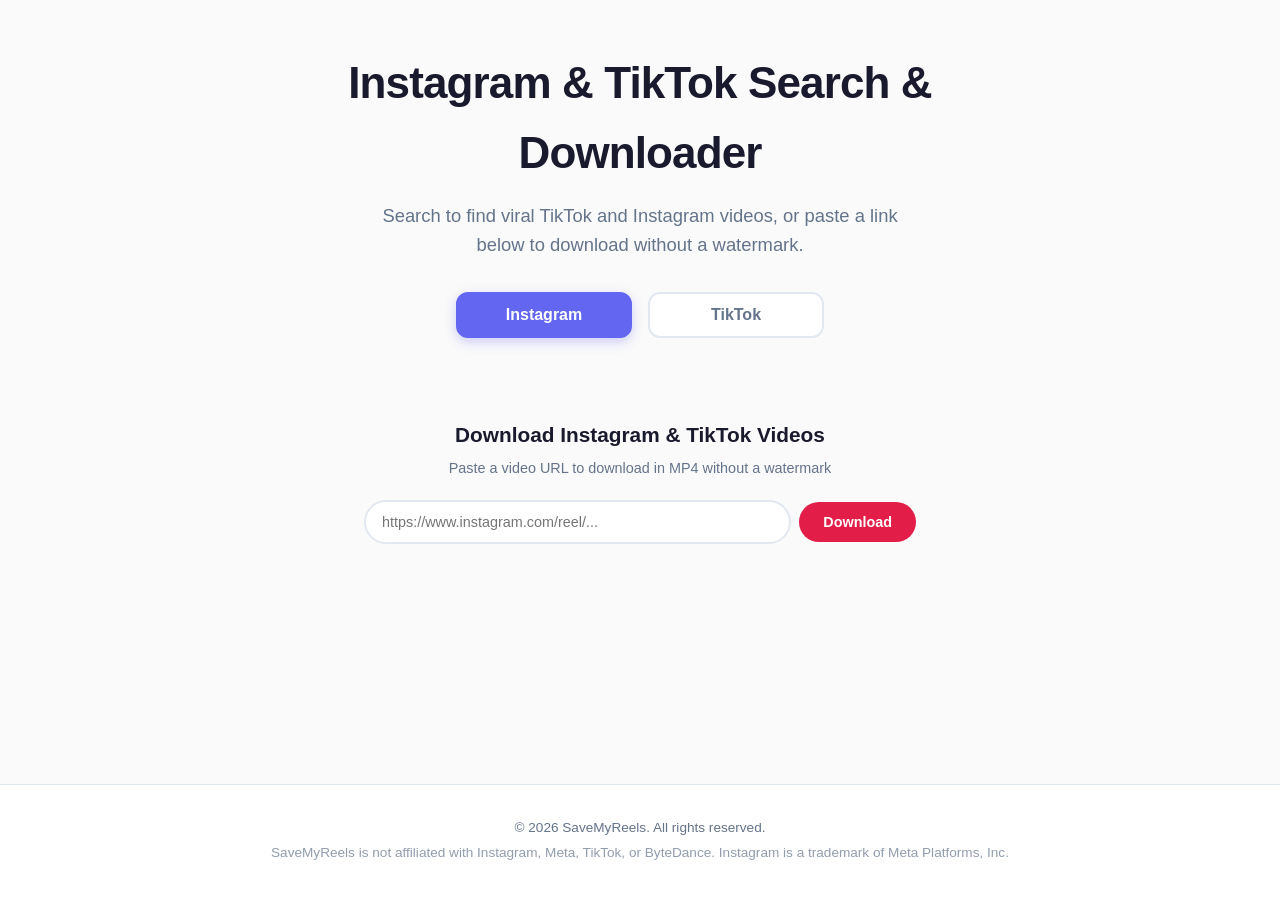
==== public/index.html @ 1b7d2a5f "SEO Optimization: Enhance texts for dual functionality (Search & Download for TikTok and Instagram)" ====
<!DOCTYPE html>
<html lang="en">
<head>
    <!-- Google tag (gtag.js) -->
    <script async src="https://www.googletagmanager.com/gtag/js?id=G-WX45EVHGQB"></script>
    <script async src="https://pagead2.googlesyndication.com/pagead/js/adsbygoogle.js?client=ca-pub-3971354341180300"
     crossorigin="anonymous"></script>
    <script>
      window.dataLayer = window.dataLayer || [];
      function gtag(){dataLayer.push(arguments);}
      gtag('js', new Date());
      gtag('config', 'G-WX45EVHGQB');
    </script>
    
    <meta charset="UTF-8">
    <meta name="viewport" content="width=device-width, initial-scale=1.0">
    <title>SaveMyReels - Free Reels & TikTok Finder | Search & Download</title>
    <meta name="description" content="SaveMyReels is the best free reels and TikTok finder. Search and download Instagram Reels and TikToks by keyword, save videos as MP4. No login required. Fast, free, no watermark.">
    <meta name="keywords" content="reels finder, tiktok finder, savemyreels, instagram reels finder, free reels finder, instagram reels, tiktok download, find reels, search tiktok, instagram video search, trending reels, viral tiktok, instagram reels search, download instagram reels, tiktok video downloader, download reels mp4, tiktok no watermark">
    <meta name="robots" content="index, follow, max-snippet:-1, max-image-preview:large, max-video-preview:-1">
    <meta name="author" content="SaveMyReels">
    <meta name="google-site-verification" content="H1vQFLgWBEhLCm-90GAGCd4MG9nypDi3ZGV9BkyMzlk" />
    <meta name="theme-color" content="#6366f1">
    <meta name="mobile-web-app-capable" content="yes">
    <meta name="apple-mobile-web-app-capable" content="yes">
    <meta name="apple-mobile-web-app-status-bar-style" content="default">
    <meta name="apple-mobile-web-app-title" content="SaveMyReels">
    
    <!-- Open Graph -->
    <meta property="og:type" content="website">
    <meta property="og:title" content="SaveMyReels - Search & Download Instagram & TikTok Free">
    <meta property="og:description" content="Search and download Instagram Reels and TikToks for free. Find trending videos by keyword, download in MP4 without watermark. No login required.">
    <meta property="og:url" content="https://savemyreels.com">
    <meta property="og:site_name" content="SaveMyReels">
    <meta property="og:locale" content="en_US">
    <meta property="og:locale:alternate" content="tr_TR">
    <meta property="og:locale:alternate" content="de_DE">
    <meta property="og:locale:alternate" content="es_ES">
    <meta property="og:locale:alternate" content="fr_FR">
    <meta property="og:locale:alternate" content="pt_BR">
    <meta property="og:locale:alternate" content="ar_SA">
    <meta property="og:locale:alternate" content="hi_IN">
    
    <!-- Twitter Card -->
    <meta name="twitter:card" content="summary_large_image">
    <meta name="twitter:title" content="SaveMyReels - Search & Download Instagram & TikTok Free">
    <meta name="twitter:description" content="Search and download Instagram Reels and TikToks for free. Find trending videos by keyword, download in MP4 without watermark. No login required.">
    
    <!-- Canonical URL -->
    <link rel="canonical" href="https://savemyreels.com">
    
    <!-- Hreflang for multi-language SEO -->
    <link rel="alternate" hreflang="en" href="https://savemyreels.com">
    <link rel="alternate" hreflang="tr" href="https://savemyreels.com?lang=tr">
    <link rel="alternate" hreflang="de" href="https://savemyreels.com?lang=de">
    <link rel="alternate" hreflang="es" href="https://savemyreels.com?lang=es">
    <link rel="alternate" hreflang="fr" href="https://savemyreels.com?lang=fr">
    <link rel="alternate" hreflang="pt" href="https://savemyreels.com?lang=pt">
    <link rel="alternate" hreflang="ar" href="https://savemyreels.com?lang=ar">
    <link rel="alternate" hreflang="hi" href="https://savemyreels.com?lang=hi">
    <link rel="alternate" hreflang="x-default" href="https://savemyreels.com">
        
    <!-- Preconnect for performance -->
    <link rel="preconnect" href="https://cse.google.com">
    <link rel="preconnect" href="https://www.google.com">
    <link rel="dns-prefetch" href="https://www.instagram.com">
    
    <!-- Favicon -->
    <link rel="icon" type="image/svg+xml" href="/favicon.svg">
    
    <!-- Structured Data - WebSite with SearchAction -->
    <script type="application/ld+json">
    {
        "@context": "https://schema.org",
        "@type": "WebSite",
        "name": "SaveMyReels",
        "url": "https://savemyreels.com",
        "description": "Search and download Instagram Reels and TikToks for free. Find trending videos by keyword, download in MP4.",
        "inLanguage": ["en", "tr", "de", "es", "fr", "pt", "ar"],
        "potentialAction": {
            "@type": "SearchAction",
            "target": "https://savemyreels.com/?q={search_term_string}",
            "query-input": "required name=search_term_string"
        }
    }
    </script>

    <!-- Structured Data - SoftwareApplication -->
    <script type="application/ld+json">
    {
        "@context": "https://schema.org",
        "@type": "WebApplication",
        "name": "SaveMyReels",
        "url": "https://savemyreels.com",
        "applicationCategory": "MultimediaApplication",
        "operatingSystem": "All",
        "offers": {
            "@type": "Offer",
            "price": "0",
            "priceCurrency": "USD"
        },
        "description": "Free Instagram Reels and TikTok search engine and video downloader. Search videos by keyword and download in MP4 format.",
        "featureList": ["Search Instagram Reels", "Search TikTok Videos", "Download Videos as MP4", "No watermark", "No login required", "Free to use", "Multi-language support"]
    }
    </script>

    <!-- Structured Data - FAQ -->
    <script type="application/ld+json">
    {
        "@context": "https://schema.org",
        "@type": "FAQPage",
        "mainEntity": [
            {
                "@type": "Question",
                "name": "What is SaveMyReels?",
                "acceptedAnswer": {
                    "@type": "Answer",
                    "text": "SaveMyReels is a free tool that helps you search and download Instagram Reels and TikTok videos. Search by keyword to find videos, then download them as MP4."
                }
            },
            {
                "@type": "Question",
                "name": "How to download Instagram Reels?",
                "acceptedAnswer": {
                    "@type": "Answer",
                    "text": "Paste the Instagram Reel or TikTok URL into the download box on SaveMyReels and click Download. The video will be saved as an MP4 file to your device. No login or app installation required."
                }
            },
            {
                "@type": "Question",
                "name": "Is SaveMyReels free to use?",
                "acceptedAnswer": {
                    "@type": "Answer",
                    "text": "Yes, SaveMyReels is completely free to use. No sign-up, subscription, or payment required for searching or downloading Instagram Reels and TikToks."
                }
            },
            {
                "@type": "Question",
                "name": "How does SaveMyReels search work?",
                "acceptedAnswer": {
                    "@type": "Answer",
                    "text": "SaveMyReels uses advanced search technology to find Instagram Reels and TikTok videos related to your query. Type any keyword and get instant results with autocomplete suggestions."
                }
            },
            {
                "@type": "Question",
                "name": "Can I download Reels without an Instagram account?",
                "acceptedAnswer": {
                    "@type": "Answer",
                    "text": "Yes, you can download public Instagram Reels and TikToks without having an account. Simply paste the video URL and download."
                }
            },
            {
                "@type": "Question",
                "name": "What format are downloaded Reels in?",
                "acceptedAnswer": {
                    "@type": "Answer",
                    "text": "All downloaded videos are saved in MP4 format, which is compatible with all devices and video players."
                }
            },
            {
                "@type": "Question",
                "name": "Does SaveMyReels work on mobile?",
                "acceptedAnswer": {
                    "@type": "Answer",
                    "text": "Yes, SaveMyReels works on all devices including iPhone, Android, iPad, and desktop computers. No app installation needed."
                }
            }
        ]
    }
    </script>
    
    <link rel="stylesheet" href="styles.css">
    
    <!-- Critical CSS for LCP optimization -->
    <style>
        body{font-family:-apple-system,BlinkMacSystemFont,'Segoe UI',Roboto,sans-serif;margin:0;background:#fafafa;display:flex;flex-direction:column;min-height:100vh}
        .hero{text-align:center;padding:3rem 1.5rem 1rem;max-width:720px;margin:0 auto}
        .hero h1{font-size:clamp(1.75rem,5vw,2.75rem);font-weight:800;margin-bottom:.75rem;color:#1a1a2e}
        .hero-subtitle{font-size:clamp(1rem,2.5vw,1.15rem);color:#64748b}
        .platform-toggle {display:flex; justify-content:center; gap:1rem; margin:1rem auto 2rem; max-width:400px; padding: 0 1rem;}
        .platform-btn {flex:1; padding:12px 20px; border-radius:12px; border:2px solid #e2e8f0; background:#fff; color:#64748b; font-weight:600; cursor:pointer; transition:all 0.2s; font-size:1rem;}
        .platform-btn:hover {border-color:#6366f1; color:#6366f1;}
        .platform-btn.active {background:#6366f1; color:#fff; border-color:#6366f1; box-shadow:0 4px 12px rgba(99,102,241,0.3);}
        .hidden {display: none !important;}
    </style>
</head>
<body>
    <main>
        <!-- Hero Section -->
        <section class="hero">
            <h1 data-i18n="hero_title"></h1>
            <p class="hero-subtitle" data-i18n="hero_subtitle"></p>
        </section>

        <!-- Platform Toggle -->
        <div class="platform-toggle">
            <button id="tab-instagram" class="platform-btn active">Instagram</button>
            <button id="tab-tiktok" class="platform-btn">TikTok</button>
        </div>

        <!-- Google Custom Search Engine -->
        <section class="search-section">
            <div id="search-container" class="gcse-container">
                <!-- Injected dynamically based on platform -->
            </div>
        </section>

        <!-- Reel Download Section -->
        <section class="download-section">
            <h2 data-i18n="download_title"></h2>
            <p class="download-subtitle" data-i18n="download_subtitle"></p>
            <div class="download-box">
                <input type="url" id="reel-url" placeholder="https://www.instagram.com/reel/..." aria-label="Video URL">
                <button id="download-btn" data-i18n="download_btn"></button>
            </div>
            <div id="download-result" class="download-result hidden"></div>
            <div id="download-error" class="download-error hidden"></div>
        </section>
<!---
        <div class="ad-wrapper" style="max-width:320px; margin: 1.5rem auto;">
            <script>atOptions = {'key':'de24c7d764387de7f92c650d8b5ec6b9','format':'iframe','height':250,'width':300,'params':{}};</script>
            <script src="https://www.highperformanceformat.com/de24c7d764387de7f92c650d8b5ec6b9/invoke.js"></script>
        </div>
->
        <!-- SEO Content (visible to crawlers, hidden visually when JS loads) -->
        <noscript>
            <section class="seo-fallback">
                <h1>Instagram Reels & TikTok Downloader and Search Engine</h1>
                <p>Use SaveMyReels to easily search for trending Instagram Reels and TikTok videos by keyword. Download any Instagram Reel or TikTok video in high-quality MP4 format without watermarks. Free, fast, and no login required.</p>
                <h2>Search, Find and Download Videos</h2>
                <p>Whether you're looking to download TikToks without watermark or save Instagram Reels directly to your device, SaveMyReels is your all-in-one free tool.</p>
            </section>
        </noscript>

        <!-- Hidden SEO content for crawlers (screen-reader & crawler accessible) -->
        <article class="seo-article" aria-hidden="true">
            <h2>The Ultimate Instagram & TikTok Video Downloader</h2>
            <p>SaveMyReels offers a dual functionality: it is both a powerful search engine and a reliable downloader for Instagram Reels and TikTok videos. Find viral content easily and download your favorite TikToks without watermark or save Instagram Reels as high-quality MP4 files directly to your phone or PC. No software installation, no account needed.</p>
            <h3>How to Find & Search for Videos</h3>
            <p>Our dedicated search tool lets you find Instagram Reels and TikToks instantly. Just type your keyword (e.g., "funny cats", "dance trends") to explore and discover the best videos. You can view the results and download them right away.</p>
            <h3>How to Download TikTok & Instagram Videos</h3>
            <p>If you already have a link, simply paste the Instagram Reel URL or TikTok video URL into our download box. With one click, our downloader extracts the MP4 file so you can save videos without any annoying logos or watermarks. SaveMyReels ensures you get the original HD quality.</p>
            <h3>Key Features</h3>
            <ul>
                <li><strong>Search & Discover:</strong> Find Instagram Reels and TikToks by any topic or keyword.</li>
                <li><strong>Download Without Watermark:</strong> Save clean TikTok videos and Instagram Reels as MP4.</li>
                <li><strong>Free & Unlimited:</strong> Download as many videos as you want without paying or registering.</li>
                <li><strong>Cross-Platform Support:</strong> Fully compatible with iPhone, Android, Mac, and Windows.</li>
                <li><strong>Instant Speed:</strong> Fast processing to get your HD MP4 videos immediately.</li>
            </ul>

            <h3>Supported Languages</h3>
            <p>SaveMyReels is available in English, Turkish (Türkçe), German (Deutsch), Spanish (Español), French (Français), Portuguese (Português), Arabic (العربية), and Hindi (हिन्दी). The interface automatically adapts to your browser language.</p>

            <h3>Instagram Reels & TikTok Video İndir ve Bul (Türkçe)</h3>
            <p>SaveMyReels, Instagram Reels ve TikTok videolarını hem bulmanızı hem de filigransız indirmenizi sağlayan ücretsiz bir araçtır. İlginizi çeken videoları arama motorumuzda keşfedin veya kopyaladığınız bir TikTok / Instagram bağlantısını yapıştırarak videoyu logosuz MP4 formatında hemen cihazınıza kaydedin.</p>

            <h3>Instagram Reels & TikTok Suchen und Herunterladen (Deutsch)</h3>
            <p>Mit SaveMyReels können Sie Instagram Reels und TikTok-Videos suchen und ohne Wasserzeichen herunterladen. Finden Sie virale Videos über die Suche oder fügen Sie eine URL ein, um das Video als MP4 zu speichern.</p>

            <h3>Buscador y Descargador de Instagram Reels & TikTok (Español)</h3>
            <p>Descarga videos de TikTok sin marca de agua y guarda Instagram Reels en MP4. Utiliza nuestro buscador para encontrar contenido viral o pega el enlace del video para descargarlo gratis y rápido.</p>

            <h3>Télécharger et Rechercher Instagram Reels & TikTok (Français)</h3>
            <p>Trouvez les meilleures vidéos avec notre moteur de recherche et téléchargez des TikToks sans filigrane ou des Instagram Reels en MP4. Rapide, gratuit et sans inscription.</p>

            <h3>Buscador e Baixador de Instagram Reels & TikTok (Português)</h3>
            <p>Pesquise vídeos virais e baixe TikToks sem marca d'água ou Instagram Reels em MP4. Cole o link e salve diretamente no seu celular ou PC de forma gratuita.</p>

            <h3>بحث وتحميل Instagram Reels و TikTok (العربية)</h3>
            <p>ابحث عن مقاطع الفيديو الرائجة وحمّل فيديوهات TikTok بدون علامة مائية أو Instagram Reels بصيغة MP4. أداة مجانية وسريعة لا تتطلب تسجيل الدخول.</p>
        </article>
    </main>

    <!--<div class="ad-wrapper" style="max-width:340px; margin: 1rem auto 0;">
        <script>atOptions = {'key':'e3f9e46f9d4154ae10232e892eaab59e','format':'iframe','height':50,'width':320,'params':{}};</script>
        <script src="https://www.highperformanceformat.com/e3f9e46f9d4154ae10232e892eaab59e/invoke.js"></script>
    </div>-->

    <footer>
        <div class="footer-content">
            <p>&copy; 2026 SaveMyReels. <span data-i18n="footer_rights"></span></p>
            <p class="footer-disclaimer" data-i18n="footer_disclaimer"></p>
        </div>
    </footer>

    <!-- Google Programmable Search Engine Script will be injected dynamically -->
    
    <script src="i18n.js"></script>
    <script src="download.js"></script>
    <script>
    // Remove GSC hash from URL
    window.addEventListener('hashchange', function() {
        if (window.location.hash.startsWith('#gsc')) {
            history.replaceState(null, '', window.location.pathname + window.location.search);
        }
    });
    // Also clean on load
    if (window.location.hash.startsWith('#gsc')) {
        history.replaceState(null, '', window.location.pathname + window.location.search);
    }
    
    // Platform Toggle Logic
    const urlParams = new URLSearchParams(window.location.search);
    window.currentPlatform = urlParams.get('platform') === 'tiktok' ? 'tiktok' : 'instagram';
    
    // Inject correct CSE script
    const cseScript = document.createElement('script');
    cseScript.async = true;
    if (window.currentPlatform === 'tiktok') {
        cseScript.src = "https://cse.google.com/cse.js?cx=724dfb279e7194ea1";
        document.getElementById('search-container').innerHTML = '<div class="gcse-search"></div>';
    } else {
        cseScript.src = "https://cse.google.com/cse.js?cx=511550904bb1e4628";
        document.getElementById('search-container').innerHTML = '<div class="gcse-search"></div>';
    }
    document.head.appendChild(cseScript);

    // Update UI based on current platform
    document.getElementById('tab-instagram').classList.toggle('active', window.currentPlatform === 'instagram');
    document.getElementById('tab-tiktok').classList.toggle('active', window.currentPlatform === 'tiktok');
    
    const urlInput = document.getElementById('reel-url');
    if (window.currentPlatform === 'instagram') {
        urlInput.placeholder = "https://www.instagram.com/reel/...";
    } else {
        urlInput.placeholder = "https://www.tiktok.com/@user/video/...";
    }

    document.getElementById('tab-instagram').addEventListener('click', () => setPlatform('instagram'));
    document.getElementById('tab-tiktok').addEventListener('click', () => setPlatform('tiktok'));

    function setPlatform(platform) {
        if (platform !== window.currentPlatform) {
            window.location.href = window.location.pathname + '?platform=' + platform;
        }
    }
    </script>
    <script>
    // Helper to get translation for current language
    function getTranslation(key) {
        if (typeof translations === 'undefined' || typeof detectLanguage === 'undefined') return null;
        const lang = detectLanguage();
        return translations[lang] && translations[lang][key] ? translations[lang][key] : (translations['en'] && translations['en'][key]) || null;
    }

    // Remove Google branding from autocomplete
    const observer = new MutationObserver(function(mutations) {
        // Remove branding
        document.querySelectorAll('.gsc-completion-container img[src*="branding"]').forEach(function(img) {
            const row = img.closest('tr');
            if (row) row.style.display = 'none';
        });

        // Force overlay results to be inline by moving them
        const overlay = document.querySelector('.gsc-results-wrapper-overlay, .gsc-results-wrapper-visible');
        if (overlay) {
            // Move overlay into search section so it flows normally
            const searchSection = document.querySelector('.search-section');
            if (searchSection && !searchSection.contains(overlay)) {
                searchSection.appendChild(overlay);
            }
        }

        // Track search queries and intercept URLs
        const searchInput = document.querySelector('input.gsc-input');
        if (searchInput) {
            // Track queries
            if (searchInput.value) {
                const query = searchInput.value.trim();
                if (query && document.querySelector('.gsc-webResult') && searchInput.dataset.lastTracked !== query) {
                    searchInput.dataset.lastTracked = query;
                    fetch('/api/track-search', {
                        method: 'POST',
                        headers: { 'Content-Type': 'application/json' },
                        body: JSON.stringify({
                            query: query,
                            platform: window.currentPlatform || 'instagram'
                        })
                    }).catch(() => {});
                }
            }

            // Intercept Instagram URLs
            if (!searchInput.dataset.urlListener) {
                searchInput.dataset.urlListener = 'true';
                
                const warningEl = document.createElement('div');
                warningEl.className = 'search-url-warning hidden';
                warningEl.style.color = '#e11d48';
                warningEl.style.fontSize = '0.85rem';
                warningEl.style.marginTop = '-0.5rem';
                warningEl.style.marginBottom = '1rem';
                warningEl.style.textAlign = 'center';
                warningEl.style.fontWeight = '600';
                
                const getWarningText = () => {
                    const lang = (typeof detectLanguage === 'function') ? detectLanguage() : 'en';
                    const texts = {
                        en: '👇 To download this Reel, paste the link in the download box below.',
                        tr: '👇 Bu Reel\'i indirmek için linki aşağıdaki indirme kutusuna yapıştırın.',
                        de: '👇 Fügen Sie den Link unten ein, um dieses Reel herunterzuladen.',
                        es: '👇 Para descargar este Reel, pega el enlace abajo.',
                        fr: '👇 Collez le lien ci-dessous pour télécharger ce Reel.',
                        pt: '👇 Para baixar este Reel, cole o link abaixo.',
                        ar: '👇 لتحميل هذا الـ Reel، الصق الرابط أدناه.',
                        hi: '👇 इस Reel को डाउनलोड करने के लिए, नीचे लिंक पेस्ट करें।'
                    };
                    return texts[lang] || texts['en'];
                };
                
                const form = searchInput.closest('form');
                if (form) form.insertAdjacentElement('afterend', warningEl);
                
                searchInput.addEventListener('input', (e) => {
                    if (e.target.value.includes('instagram.com/')) {
                        warningEl.textContent = getWarningText();
                        warningEl.classList.remove('hidden');
                    } else {
                        warningEl.classList.add('hidden');
                    }
                });
                
                searchInput.addEventListener('keydown', (e) => {
                    if (e.key === 'Enter' && searchInput.value.includes('instagram.com/')) {
                        e.preventDefault();
                        e.stopPropagation();
                        const downInput = document.getElementById('reel-url');
                        if (downInput) {
                            downInput.value = searchInput.value;
                            searchInput.value = '';
                            warningEl.classList.add('hidden');
                            document.querySelector('.download-section').scrollIntoView({ behavior: 'smooth' });
                            
                            // Flash the download box to draw attention
                            downInput.style.transition = 'box-shadow 0.3s ease';
                            downInput.style.boxShadow = '0 0 0 4px rgba(225, 29, 72, 0.4)';
                            setTimeout(() => downInput.style.boxShadow = 'none', 1000);
                        }
                    }
                }, true); // use capture
            }
        }

        // Open result links in new tab
        document.querySelectorAll('.gsc-webResult.gsc-result a[data-ctorig]').forEach(function(link) {
            if (link.getAttribute('target') === '_blank') return;
            link.setAttribute('target', '_blank');
            link.setAttribute('rel', 'noopener noreferrer');
        });

        // Add download buttons to search results
        document.querySelectorAll('.gsc-webResult.gsc-result').forEach(function(result) {
            if (result.querySelector('.reel-download-btn')) return; // already added
            const link = result.querySelector('a[data-ctorig]');
            if (!link) return;
            const reelUrl = link.getAttribute('data-ctorig');
            
            // Check if it's Instagram or TikTok
            const isInstagram = reelUrl && reelUrl.includes('instagram.com');

            const isTikTok = reelUrl && (
                reelUrl.includes('tiktok.com') ||
                reelUrl.includes('vt.tiktok.com')
            );

            const isDiscover = reelUrl && reelUrl.includes('tiktok.com/discover/');

            const btn = document.createElement(isDiscover ? 'a' : 'button');
            btn.className = 'reel-download-btn';
            
            if (isDiscover) {
                btn.classList.add('discover-btn');
                btn.innerHTML = '🔎 Keşfet';

                btn.addEventListener('click', (e) => {
                    e.preventDefault();
                    window.open(reelUrl, '_blank', 'noopener,noreferrer');
                });
            } else {
                btn.innerHTML = '⬇ ' + (getTranslation('download_btn') || 'Download');

                btn.addEventListener('click', function(e) {
                    e.preventDefault();
                    e.stopPropagation();

                    const searchInputs = document.querySelectorAll('input.gsc-input');
                    let fromQuery = '';
                    searchInputs.forEach(input => {
                        if (input.value.trim()) fromQuery = input.value.trim();
                    });

                    const platform = isTikTok ? 'tiktok' : 'instagram';
                    downloadVideo(reelUrl, btn, fromQuery, platform);
                });
            }
            result.style.position = 'relative';
            result.appendChild(btn);
        });
    });
    observer.observe(document.body, { childList: true, subtree: true, attributes: true });

    // Download video from search result
    async function downloadVideo(videoUrl, btn, fromQuery, platform) {
        btn.innerHTML = '⏳ ' + (getTranslation('download_btn_loading') || 'Loading...');
        btn.disabled = true;
        try {
            const apiEndpoint = platform === 'tiktok' ? '/api/download-tiktok' : '/api/download';
            const response = await fetch(`${apiEndpoint}?url=` + encodeURIComponent(videoUrl));
            const data = await response.json();
            
            if (data.video_url) {
                // Generate filename
                let filename = platform === 'tiktok' ? 'tiktok' : 'reel';
                if (data.caption) {
                    filename = data.caption
                        .substring(0, 60)
                        .replace(/[^\w\sğüşıöçĞÜŞİÖÇ-]/g, '')
                        .replace(/\s+/g, '_')
                        .trim();
                } else if (data.owner && data.owner.username) {
                    filename = data.owner.username + '_' + (data.shortcode || data.id || 'video');
                }
                if (!filename) filename = `${platform}_` + (data.shortcode || data.id || Date.now());

                const a = document.createElement('a');
                a.href = '/api/proxy-video?url=' + encodeURIComponent(data.video_url) + '&filename=' + encodeURIComponent(filename);
                a.download = filename + '.mp4';
                document.body.appendChild(a);
                a.click();
                document.body.removeChild(a);
                
                btn.innerHTML = '✅ ' + (getTranslation('download_btn_done') || 'Done');
                // Track download
                fetch('/api/track-download', {
                    method: 'POST',
                    headers: { 'Content-Type': 'application/json' },
                    body: JSON.stringify({ source: 'search', query: fromQuery || '', url: videoUrl, platform: platform })
                }).catch(() => {});
            } else {
                btn.innerHTML = '❌ ' + (getTranslation('download_btn_failed') || 'Failed');
            }
        } catch (err) {
            btn.innerHTML = '❌ ' + (getTranslation('download_btn_failed') || 'Failed');
        }
        setTimeout(() => {
            btn.innerHTML = '⬇ ' + (getTranslation('download_btn') || 'Download');
            btn.disabled = false;
        }, 3000);
    }
    </script>
    <!--<script src="https://pl29553027.effectivecpmnetwork.com/8d/b7/4d/8db74dd9fcdb6900675c1d62a2a189dd.js"></script>
-->
</body>
</html>
---- public/styles.css ----
/* Reset & Base */
*, *::before, *::after {
    margin: 0;
    padding: 0;
    box-sizing: border-box;
}

:root {
    --primary: #6366f1;
    --primary-hover: #4f46e5;
    --bg: #fafafa;
    --surface: #ffffff;
    --text: #1a1a2e;
    --text-secondary: #64748b;
    --border: #e2e8f0;
    --radius: 12px;
    --radius-sm: 8px;
    --shadow: 0 1px 3px rgba(0, 0, 0, 0.06), 0 1px 2px rgba(0, 0, 0, 0.04);
    --shadow-lg: 0 10px 25px rgba(0, 0, 0, 0.08);
    --transition: 0.2s ease;
}

html {
    scroll-behavior: smooth;
}

body {
    font-family: -apple-system, BlinkMacSystemFont, 'Segoe UI', Roboto, 'Helvetica Neue', Arial, sans-serif;
    background: var(--bg);
    color: var(--text);
    line-height: 1.6;
    min-height: 100vh;
    display: flex;
    flex-direction: column;
}

/* Navbar */
.navbar {
    display: flex;
    align-items: center;
    justify-content: space-between;
    padding: 1rem 2rem;
    background: var(--surface);
    border-bottom: 1px solid var(--border);
    position: sticky;
    top: 0;
    z-index: 100;
    backdrop-filter: blur(10px);
}

.logo {
    display: flex;
    align-items: center;
    gap: 0.5rem;
    text-decoration: none;
    color: var(--text);
    font-weight: 700;
    font-size: 1.25rem;
}

.logo-icon {
    font-size: 1.5rem;
}

.nav-links {
    display: flex;
    list-style: none;
    gap: 1.5rem;
}

.nav-links a {
    text-decoration: none;
    color: var(--text-secondary);
    font-size: 0.9rem;
    font-weight: 500;
    transition: color var(--transition);
}

.nav-links a:hover {
    color: var(--primary);
}

/* Hero */
.hero {
    text-align: center;
    padding: 3rem 1.5rem 1rem;
    max-width: 720px;
    margin: 0 auto;
}

.hero h1 {
    font-size: clamp(1.75rem, 5vw, 2.75rem);
    font-weight: 800;
    margin-bottom: 0.75rem;
    letter-spacing: -0.02em;
    color: var(--text);
}

.hero-subtitle {
    font-size: clamp(1rem, 2.5vw, 1.15rem);
    color: var(--text-secondary);
    max-width: 540px;
    margin-left: auto;
    margin-right: auto;
}

/* Google CSE Section */
.search-section {
    padding: 1rem 1.5rem 0;
    max-width: 800px;
    margin: 0 auto;
    width: 100%;
}

.results-section {
    padding: 0 1.5rem 2rem;
    max-width: 800px;
    margin: 0 auto;
    width: 100%;
}

.gcse-container {
    width: 100%;
}

/* Google CSE Styling Overrides */
.gsc-control-cse {
    background: transparent !important;
    border: none !important;
    padding: 0 !important;
    font-family: inherit !important;
}

.gsc-search-box {
    margin-bottom: 1rem !important;
}

.gsc-input-box {
    border: 2px solid var(--border) !important;
    border-radius: 50px !important;
    padding: 4px 12px !important;
    background: var(--surface) !important;
    box-shadow: none !important;
}

.gsc-input-box:hover,
.gsc-input-box:focus-within {
    border-color: var(--primary) !important;
    box-shadow: 0 0 0 4px rgba(99, 102, 241, 0.1) !important;
}

.gsc-input input.gsc-input {
    font-size: 1rem !important;
    padding: 10px 8px !important;
    font-family: inherit !important;
    color: var(--text) !important;
    background-image: none !important;
    background-color: var(--surface) !important;
}

.gsc-search-button-v2 {
    background: var(--primary) !important;
    border: none !important;
    border-radius: 50px !important;
    padding: 12px 20px !important;
    cursor: pointer !important;
    margin-left: 8px !important;
}

.gsc-search-button-v2:hover {
    background: var(--primary-hover) !important;
}

.gsc-search-button-v2 svg {
    fill: white !important;
}

/* Results styling */
body.gsc-overflow-hidden,
html.gsc-overflow-hidden {
    overflow-y: auto !important;
}

body {
    overflow-y: auto !important;
}

.gsc-results-wrapper-overlay,
.gsc-results-wrapper-visible {
    max-width: 800px;
    margin: 0 auto;
}

.gsc-webResult.gsc-result {
    border: 1px solid var(--border) !important;
    border-radius: var(--radius-sm) !important;
    padding: 1rem !important;
    padding-bottom: 3rem !important;
    margin-bottom: 0.75rem !important;
    background: var(--surface) !important;
    transition: all var(--transition);
    position: relative;
}

.gsc-webResult.gsc-result:hover {
    border-color: var(--primary) !important;
    box-shadow: var(--shadow-lg) !important;
}

.gsc-table-result,
.gsc-table-result td {
    padding: 0 !important;
}

.gs-title {
    font-size: 1rem !important;
    font-weight: 600 !important;
    color: var(--primary) !important;
    text-decoration: none !important;
}

.gs-title:hover {
    text-decoration: underline !important;
}

.gs-snippet {
    color: var(--text-secondary) !important;
    font-size: 0.875rem !important;
    line-height: 1.5 !important;
}

.gs-visibleUrl {
    color: var(--text-secondary) !important;
    font-size: 0.75rem !important;
    opacity: 0.7;
}

/* Autocomplete dropdown styling */
.gsc-completion-container {
    border-radius: var(--radius-sm) !important;
    border: 1px solid var(--border) !important;
    box-shadow: var(--shadow-lg) !important;
    overflow: hidden !important;
}

.gsc-completion-selected {
    background: #f1f5f9 !important;
}

.gsc-completion-container .gsc-completion-promotion-table,
.gsc-completion-container .gsc-completion-promotion,
.gsc-completion-container td[colspan] {
    display: none !important;
}

/* Hide branding image in autocomplete dropdown */
.gsc-completion-container img[src*="branding"] {
    visibility: hidden !important;
}

/* Pagination */
.gsc-cursor-box {
    text-align: center !important;
    margin-top: 1.5rem !important;
}

.gsc-cursor-page {
    background: var(--surface) !important;
    border: 1px solid var(--border) !important;
    border-radius: 50px !important;
    padding: 0.5rem 1rem !important;
    margin: 0 0.25rem !important;
    color: var(--text) !important;
    text-decoration: none !important;
    transition: all var(--transition);
}

.gsc-cursor-page:hover {
    border-color: var(--primary) !important;
    color: var(--primary) !important;
}

.gsc-cursor-current-page {
    background: var(--primary) !important;
    color: white !important;
    border-color: var(--primary) !important;
}

/* Hide Google branding */
.gcsc-find-more-on-google-root,
.gcsc-find-more-on-google,
.gsc-branding,
.gcsc-branding,
.gsc-above-wrapper-area,
.gcsc-more-maybe-branding-root {
    display: none !important;
    visibility: hidden !important;
    height: 0 !important;
    overflow: hidden !important;
}

/* Disable overlay/popup mode - force inline results */
.gsc-modal-background-image {
    display: none !important;
}

.gsc-results-wrapper-overlay {
    position: static !important;
    width: 100% !important;
    max-width: 800px !important;
    margin: 0 auto !important;
    box-shadow: none !important;
    border: none !important;
    background: transparent !important;
    padding: 0 !important;
    height: auto !important;
    overflow: visible !important;
    display: block !important;
}

.gsc-results-wrapper-overlay .gsc-results-close-btn {
    display: none !important;
}

/* Download button on search results */
.reel-download-btn {
    position: absolute;
    bottom: 0.75rem;
    right: 0.75rem;
    background: linear-gradient(135deg, #6366f1, #4f46e5);
    color: white;
    border: none;
    padding: 6px 14px;
    border-radius: 50px;
    font-size: 0.75rem;
    font-weight: 600;
    cursor: pointer;
    display: flex;
    align-items: center;
    gap: 4px;
    transition: all 0.2s ease;
    z-index: 10;
    box-shadow: 0 2px 8px rgba(99, 102, 241, 0.3);
    white-space: nowrap;
}

.reel-download-btn:hover {
    transform: translateY(-1px);
    box-shadow: 0 4px 12px rgba(99, 102, 241, 0.4);
    background: linear-gradient(135deg, #4f46e5, #4338ca);
}

.reel-download-btn:disabled {
    opacity: 0.7;
    cursor: wait;
    transform: none;
    background: linear-gradient(135deg, #94a3b8, #64748b);
    box-shadow: none;
}

/* Download Section */
.download-section {
    padding: 2rem 1.5rem;
    max-width: 600px;
    margin: 0 auto;
    text-align: center;
}

.download-section h2 {
    font-size: 1.3rem;
    font-weight: 700;
    margin-bottom: 0.4rem;
}

.download-subtitle {
    font-size: 0.9rem;
    color: var(--text-secondary);
    margin-bottom: 1.25rem;
}

.download-box {
    display: flex;
    gap: 0.5rem;
    align-items: center;
}

.download-box input {
    flex: 1;
    padding: 0.75rem 1rem;
    border: 2px solid var(--border);
    border-radius: 50px;
    font-size: 0.9rem;
    outline: none;
    transition: border-color var(--transition);
}

.download-box input:focus {
    border-color: var(--primary);
}

.download-box button {
    background: #e11d48;
    color: white;
    border: none;
    padding: 0.75rem 1.5rem;
    border-radius: 50px;
    font-size: 0.9rem;
    font-weight: 600;
    cursor: pointer;
    white-space: nowrap;
    transition: background var(--transition);
}

.download-box button:hover {
    background: #be123c;
}

.download-result {
    margin-top: 1.25rem;
    padding: 1.25rem;
    background: var(--surface);
    border: 1px solid var(--border);
    border-radius: var(--radius);
    text-align: center;
}

.download-preview video {
    max-width: 100%;
    max-height: 350px;
    border-radius: var(--radius-sm);
    margin-bottom: 0.75rem;
}

.download-info {
    margin-bottom: 0.75rem;
}

.download-owner {
    font-weight: 600;
    font-size: 0.9rem;
    color: var(--text);
    margin-bottom: 0.25rem;
}

.download-caption {
    font-size: 0.8rem;
    color: var(--text-secondary);
}

.download-link {
    display: inline-block;
    background: #e11d48;
    color: white;
    padding: 0.7rem 1.75rem;
    border-radius: 50px;
    text-decoration: none;
    font-weight: 600;
    font-size: 0.9rem;
    transition: background 0.2s ease;
}

.download-link:hover {
    background: #be123c;
}

.download-loading {
    margin-top: 1rem;
    text-align: center;
}

.spinner {
    width: 30px;
    height: 30px;
    border: 3px solid var(--border);
    border-top-color: var(--primary);
    border-radius: 50%;
    animation: spin 0.7s linear infinite;
    margin: 0 auto;
}

@keyframes spin {
    to { transform: rotate(360deg); }
}

.download-error {
    margin-top: 1rem;
    color: #e11d48;
    font-size: 0.85rem;
}

/* Footer */
footer {
    margin-top: auto;
    background: var(--surface);
    border-top: 1px solid var(--border);
    padding: 2rem 1.5rem;
    text-align: center;
}

.footer-content p {
    font-size: 0.85rem;
    color: var(--text-secondary);
    margin-bottom: 0.25rem;
}

.footer-disclaimer {
    font-size: 0.75rem;
    opacity: 0.7;
}

/* Utility */
.hidden {
    display: none !important;
}

/* SEO article - visible to crawlers only, visually hidden */
.seo-article {
    position: absolute;
    width: 1px;
    height: 1px;
    padding: 0;
    margin: -1px;
    overflow: hidden;
    clip: rect(0, 0, 0, 0);
    white-space: nowrap;
    border: 0;
}

/* Responsive */
@media (max-width: 768px) {
    .navbar {
        padding: 0.75rem 1rem;
    }

    .nav-links {
        gap: 1rem;
    }

    .hero {
        padding: 2rem 1rem 0.5rem;
    }

    .search-section {
        padding: 1rem;
    }

    .download-box {
        flex-direction: column;
    }

    .download-box input,
    .download-box button {
        width: 100%;
    }

    .steps-grid {
        grid-template-columns: 1fr;
        gap: 1rem;
    }

    .gsc-input-box {
        border-radius: var(--radius-sm) !important;
    }

    .gsc-search-button-v2 {
        border-radius: var(--radius-sm) !important;
    }

    .gsc-webResult.gsc-result {
        padding: 1rem !important;
        padding-bottom: 3rem !important;
    }

    .reel-download-btn {
        bottom: 0.5rem;
        right: 0.5rem;
        padding: 7px 12px;
        font-size: 0.7rem;
    }

    .reel-download-btn:hover {
        transform: none;
    }

    .reel-download-btn:disabled {
        transform: none;
    }
}

@media (max-width: 480px) {
    .logo-text {
        font-size: 1.1rem;
    }

    .nav-links a {
        font-size: 0.8rem;
    }
}

.ad-wrapper {
  text-align: center;
  margin: 1rem auto;
  padding: 0.5rem;
  max-width: 100%;
  overflow: hidden;
  background: #f1f5f9;
  border-radius: 8px;
  border: 1px solid #e2e8f0;
}

.ad-wrapper::before {
  content: 'Reklam';
  display: block;
  font-size: 0.65rem;
  color: #94a3b8;
  text-transform: uppercase;
  letter-spacing: 1px;
  margin-bottom: 4px;
}

/* 728px banner mobilde küçülsün */
.ad-leaderboard iframe {
  max-width: 100% !important;
  width: 100% !important;
}

@media (max-width: 768px) {
  .ad-leaderboard {
    display: none; /* Mobilde bu reklamı gizle */
  }
}
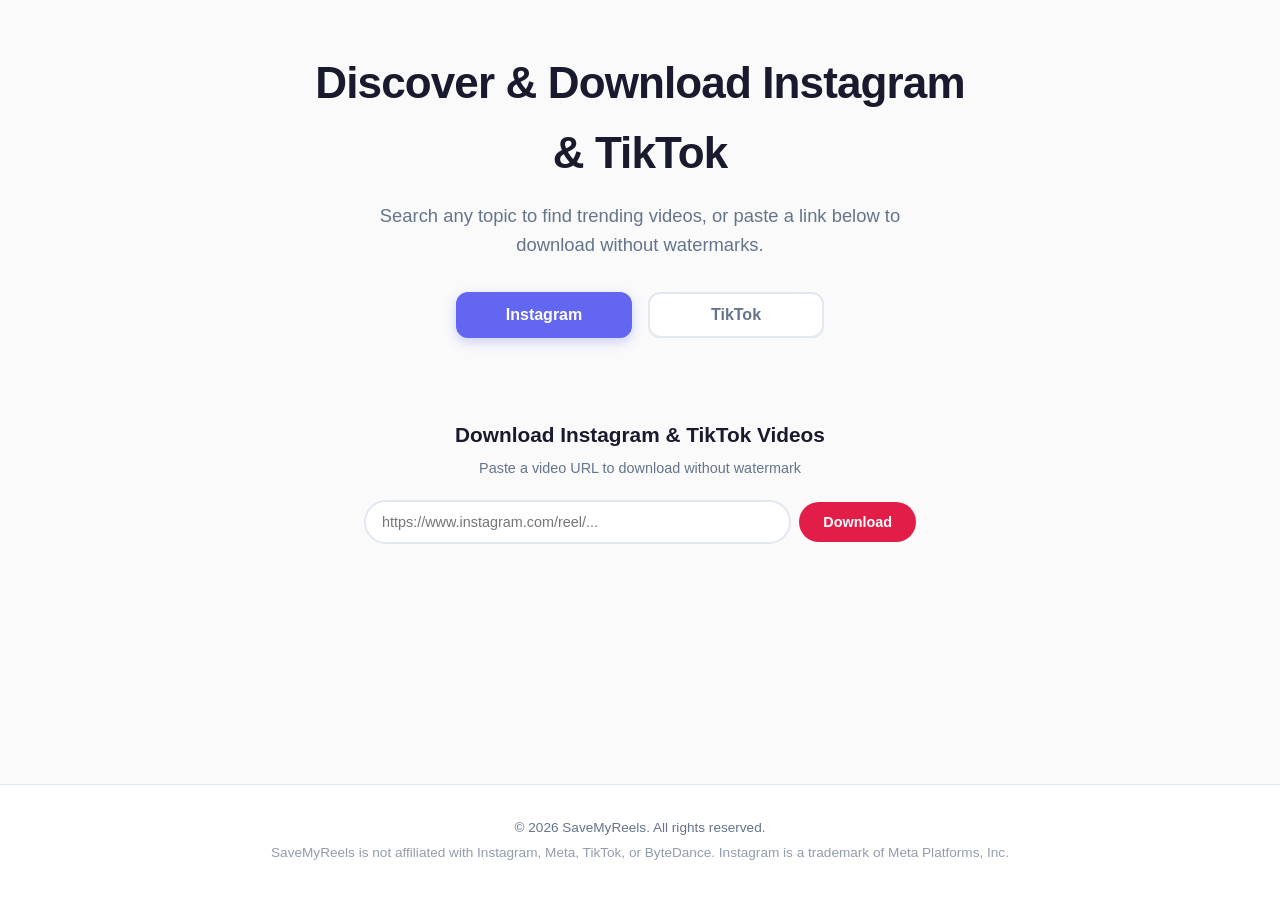
==== commit b49b595c: "seo: restore 'Instagram Reels Finder' as the primary focus" ====
--- a/public/index.html
+++ b/public/index.html
@@ -14,9 +14,9 @@
     
     <meta charset="UTF-8">
     <meta name="viewport" content="width=device-width, initial-scale=1.0">
-    <title>SaveMyReels - Free Reels & TikTok Finder | Search & Download</title>
-    <meta name="description" content="SaveMyReels is the best free reels and TikTok finder. Search and download Instagram Reels and TikToks by keyword, save videos as MP4. No login required. Fast, free, no watermark.">
-    <meta name="keywords" content="reels finder, tiktok finder, savemyreels, instagram reels finder, free reels finder, instagram reels, tiktok download, find reels, search tiktok, instagram video search, trending reels, viral tiktok, instagram reels search, download instagram reels, tiktok video downloader, download reels mp4, tiktok no watermark">
+    <title>SaveMyReels - Best Free Instagram Reels Finder & Downloader</title>
+    <meta name="description" content="SaveMyReels is the ultimate free Instagram Reels Finder. Search and find trending Instagram reels by keyword, and download them as MP4 without watermarks.">
+    <meta name="keywords" content="reels finder, instagram reels finder, find reels, search reels, savemyreels, free reels finder, instagram video search, trending reels, viral reels, instagram reels search, reels search engine, download instagram reels, instagram reel downloader">
     <meta name="robots" content="index, follow, max-snippet:-1, max-image-preview:large, max-video-preview:-1">
     <meta name="author" content="SaveMyReels">
     <meta name="google-site-verification" content="H1vQFLgWBEhLCm-90GAGCd4MG9nypDi3ZGV9BkyMzlk" />
@@ -28,8 +28,8 @@
     
     <!-- Open Graph -->
     <meta property="og:type" content="website">
-    <meta property="og:title" content="SaveMyReels - Search & Download Instagram & TikTok Free">
-    <meta property="og:description" content="Search and download Instagram Reels and TikToks for free. Find trending videos by keyword, download in MP4 without watermark. No login required.">
+    <meta property="og:title" content="SaveMyReels - Instagram Reels Finder & Downloader">
+    <meta property="og:description" content="The ultimate free Instagram Reels Finder. Search and find trending reels by keyword, download as MP4 without watermarks.">
     <meta property="og:url" content="https://savemyreels.com">
     <meta property="og:site_name" content="SaveMyReels">
     <meta property="og:locale" content="en_US">
@@ -43,8 +43,8 @@
     
     <!-- Twitter Card -->
     <meta name="twitter:card" content="summary_large_image">
-    <meta name="twitter:title" content="SaveMyReels - Search & Download Instagram & TikTok Free">
-    <meta name="twitter:description" content="Search and download Instagram Reels and TikToks for free. Find trending videos by keyword, download in MP4 without watermark. No login required.">
+    <meta name="twitter:title" content="SaveMyReels - Instagram Reels Finder & Downloader">
+    <meta name="twitter:description" content="The ultimate free Instagram Reels Finder. Search and find trending reels by keyword, download as MP4 without watermarks.">
     
     <!-- Canonical URL -->
     <link rel="canonical" href="https://savemyreels.com">
@@ -75,7 +75,7 @@
         "@type": "WebSite",
         "name": "SaveMyReels",
         "url": "https://savemyreels.com",
-        "description": "Search and download Instagram Reels and TikToks for free. Find trending videos by keyword, download in MP4.",
+        "description": "The best free Instagram Reels Finder. Search, find and download Instagram Reels without watermarks.",
         "inLanguage": ["en", "tr", "de", "es", "fr", "pt", "ar"],
         "potentialAction": {
             "@type": "SearchAction",
@@ -99,8 +99,8 @@
             "price": "0",
             "priceCurrency": "USD"
         },
-        "description": "Free Instagram Reels and TikTok search engine and video downloader. Search videos by keyword and download in MP4 format.",
-        "featureList": ["Search Instagram Reels", "Search TikTok Videos", "Download Videos as MP4", "No watermark", "No login required", "Free to use", "Multi-language support"]
+        "description": "Free Instagram Reels Finder and Downloader. Search and find reels by keyword, download without watermarks.",
+        "featureList": ["Instagram Reels Finder", "Search Instagram Reels", "Download Reels as MP4", "No login required", "Free to use"]
     }
     </script>
 
@@ -226,32 +226,31 @@
         <!-- SEO Content (visible to crawlers, hidden visually when JS loads) -->
         <noscript>
             <section class="seo-fallback">
-                <h1>Instagram Reels & TikTok Downloader and Search Engine</h1>
-                <p>Use SaveMyReels to easily search for trending Instagram Reels and TikTok videos by keyword. Download any Instagram Reel or TikTok video in high-quality MP4 format without watermarks. Free, fast, and no login required.</p>
-                <h2>Search, Find and Download Videos</h2>
-                <p>Whether you're looking to download TikToks without watermark or save Instagram Reels directly to your device, SaveMyReels is your all-in-one free tool.</p>
+                <h1>Instagram Reels Finder</h1>
+                <p>SaveMyReels is the ultimate free Instagram Reels Finder. Search any topic and find the best trending Instagram Reels. Fast, free, and easy to use.</p>
+                <h2>Download Instagram Reels</h2>
+                <p>Found a reel you like? Use our downloader to save the video as MP4 without watermarks. TikTok download is also supported.</p>
             </section>
         </noscript>
 
         <!-- Hidden SEO content for crawlers (screen-reader & crawler accessible) -->
         <article class="seo-article" aria-hidden="true">
-            <h2>The Ultimate Instagram & TikTok Video Downloader</h2>
-            <p>SaveMyReels offers a dual functionality: it is both a powerful search engine and a reliable downloader for Instagram Reels and TikTok videos. Find viral content easily and download your favorite TikToks without watermark or save Instagram Reels as high-quality MP4 files directly to your phone or PC. No software installation, no account needed.</p>
-            <h3>How to Find & Search for Videos</h3>
-            <p>Our dedicated search tool lets you find Instagram Reels and TikToks instantly. Just type your keyword (e.g., "funny cats", "dance trends") to explore and discover the best videos. You can view the results and download them right away.</p>
-            <h3>How to Download TikTok & Instagram Videos</h3>
-            <p>If you already have a link, simply paste the Instagram Reel URL or TikTok video URL into our download box. With one click, our downloader extracts the MP4 file so you can save videos without any annoying logos or watermarks. SaveMyReels ensures you get the original HD quality.</p>
-            <h3>Key Features</h3>
+            <h2>Ultimate Instagram Reels Finder & Search Engine</h2>
+            <p>SaveMyReels is universally recognized as the fastest and most accurate <strong>Instagram Reels Finder</strong>. Our powerful search engine allows you to find Instagram Reels by keyword, hashtag, or topic. Whether you are looking for cooking, travel, fitness, comedy, or dance, our Reels Finder helps you discover the exact trending content you need in seconds.</p>
+            <h3>How to Use the Reels Finder</h3>
+            <p>Type any keyword into our Reels Finder search box. Our smart search engine instantly scans Instagram and provides autocomplete suggestions to help you find Reels. Once you find the perfect Reel, you can watch it directly or use our built-in downloader to save it.</p>
+            <h3>Download Instagram Reels Without Watermark</h3>
+            <p>While our main feature is finding Reels, we also offer a premium download experience. Copy any Instagram Reel URL (or TikTok URL) and paste it into our downloader. You'll get the original MP4 video file saved directly to your device with absolutely no watermark. It works seamlessly on iPhone, Android, Windows, and Mac.</p>
+            <h3>Why We Are the Best Reels Finder</h3>
             <ul>
-                <li><strong>Search & Discover:</strong> Find Instagram Reels and TikToks by any topic or keyword.</li>
-                <li><strong>Download Without Watermark:</strong> Save clean TikTok videos and Instagram Reels as MP4.</li>
-                <li><strong>Free & Unlimited:</strong> Download as many videos as you want without paying or registering.</li>
-                <li><strong>Cross-Platform Support:</strong> Fully compatible with iPhone, Android, Mac, and Windows.</li>
-                <li><strong>Instant Speed:</strong> Fast processing to get your HD MP4 videos immediately.</li>
+                <li>Advanced Instagram Reels Finder with accurate keyword search</li>
+                <li>Find Reels from any category or creator instantly</li>
+                <li>Download Instagram Reels as MP4 with no watermark</li>
+                <li>No Instagram account or login required</li>
+                <li>Completely free, with unlimited searches and downloads</li>
             </ul>
-
-            <h3>Supported Languages</h3>
-            <p>SaveMyReels is available in English, Turkish (Türkçe), German (Deutsch), Spanish (Español), French (Français), Portuguese (Português), Arabic (العربية), and Hindi (हिन्दी). The interface automatically adapts to your browser language.</p>
+            <h3>Reels Finder in Multiple Languages</h3>
+            <p>Our Instagram Reels Finder is available in English, Turkish (Türkçe), German (Deutsch), Spanish (Español), French (Français), Portuguese (Português), Arabic (العربية), and Hindi (हिन्दी). The interface automatically adapts to your browser language to give you the best Reels finding experience.</p>
 
             <h3>Instagram Reels & TikTok Video İndir ve Bul (Türkçe)</h3>
             <p>SaveMyReels, Instagram Reels ve TikTok videolarını hem bulmanızı hem de filigransız indirmenizi sağlayan ücretsiz bir araçtır. İlginizi çeken videoları arama motorumuzda keşfedin veya kopyaladığınız bir TikTok / Instagram bağlantısını yapıştırarak videoyu logosuz MP4 formatında hemen cihazınıza kaydedin.</p>
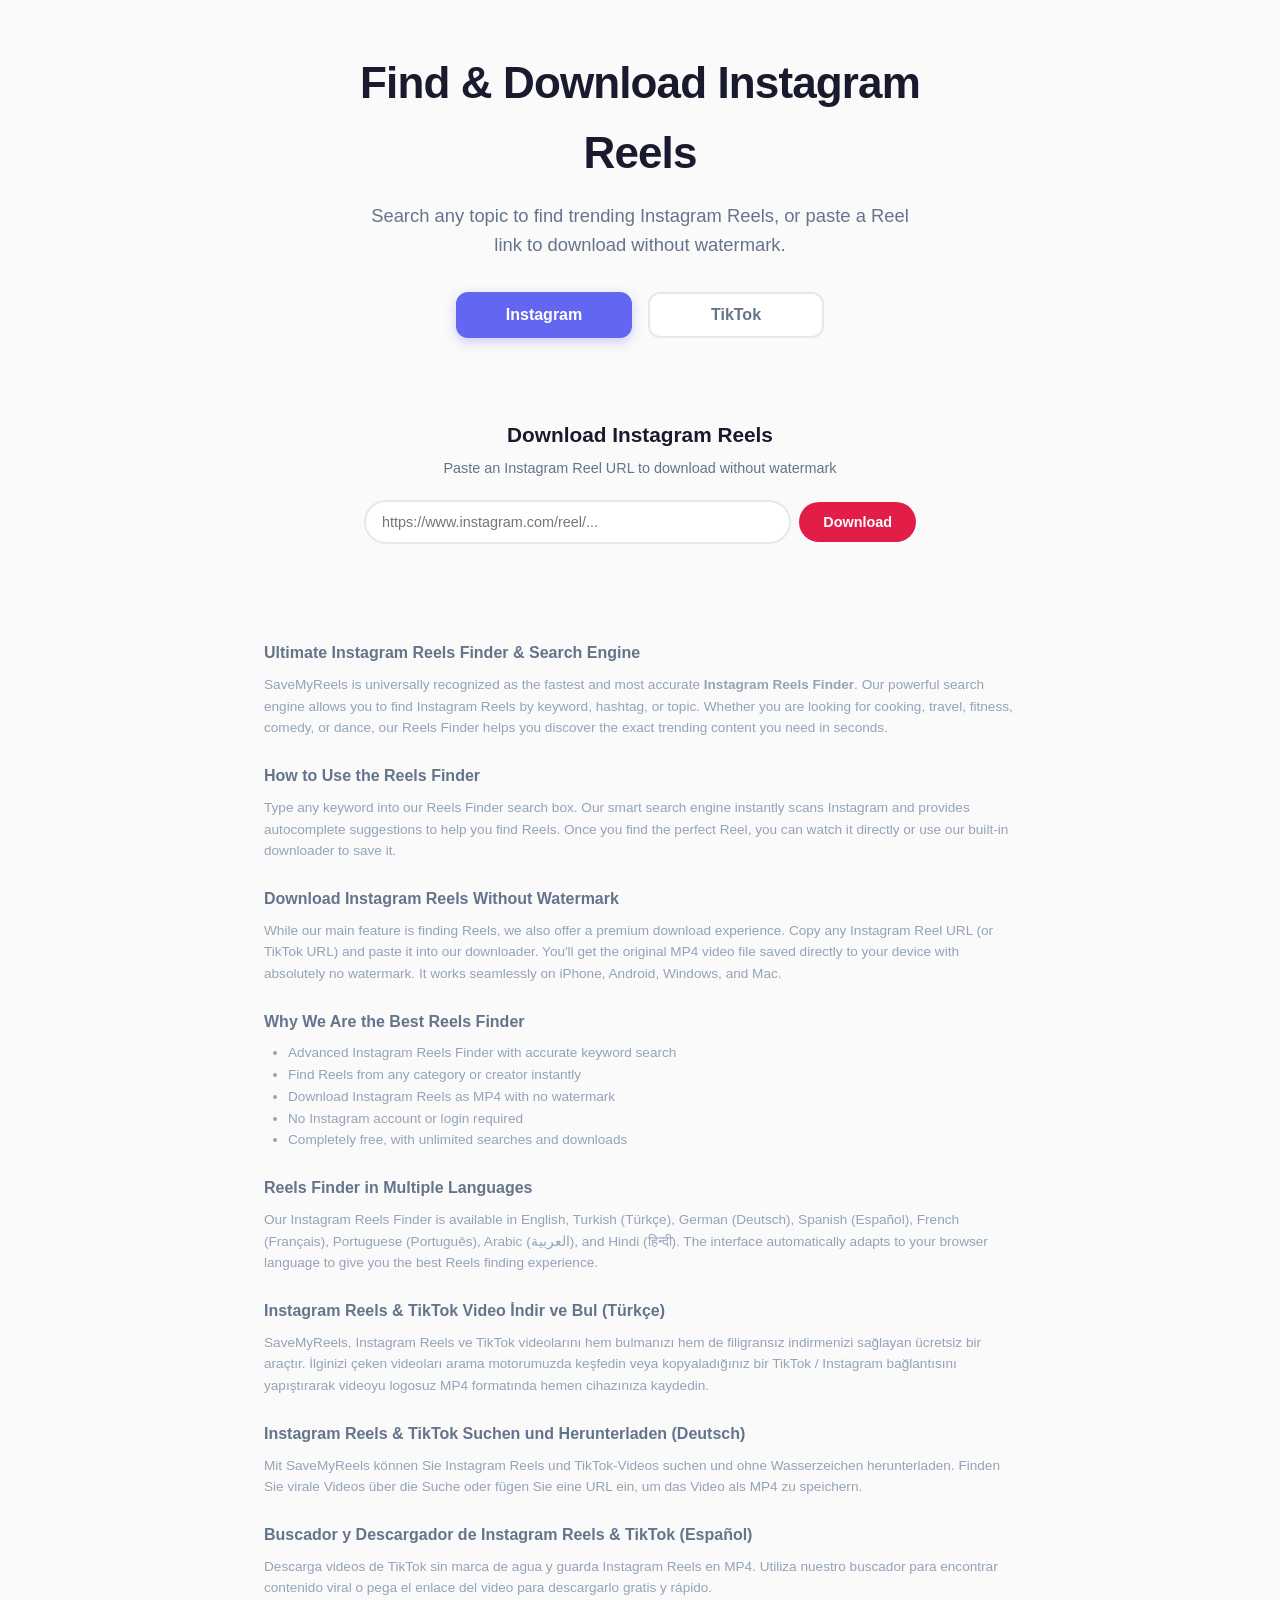
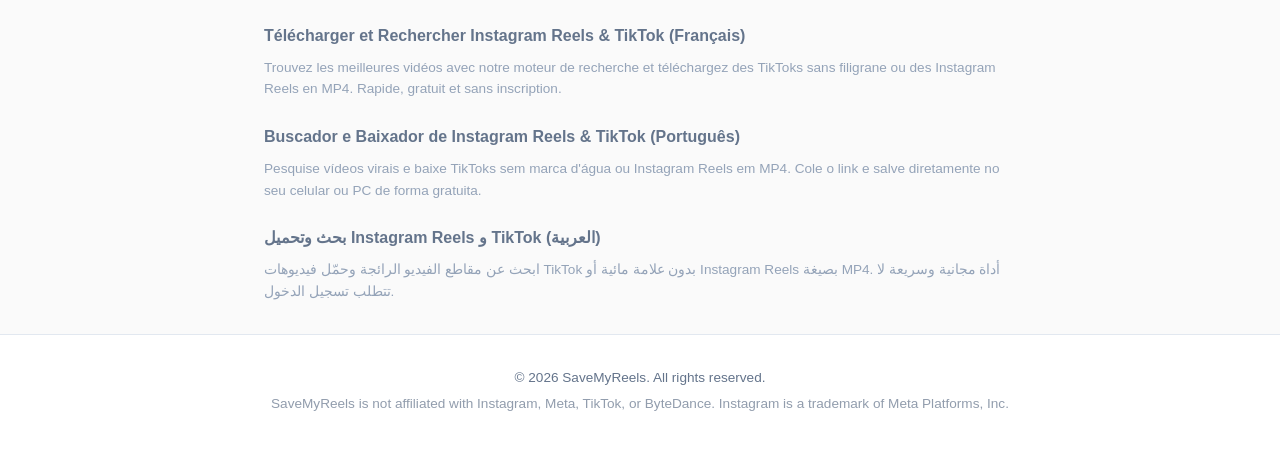
==== commit 8b5c504b: "seo: fix lang detection for hreflang and make seo text visible to prevent penalties" ====
--- a/public/index.html
+++ b/public/index.html
@@ -233,8 +233,8 @@
             </section>
         </noscript>
 
-        <!-- Hidden SEO content for crawlers (screen-reader & crawler accessible) -->
-        <article class="seo-article" aria-hidden="true">
+        <!-- SEO content (visible at the bottom for crawlers and users) -->
+        <article class="seo-article">
             <h2>Ultimate Instagram Reels Finder & Search Engine</h2>
             <p>SaveMyReels is universally recognized as the fastest and most accurate <strong>Instagram Reels Finder</strong>. Our powerful search engine allows you to find Instagram Reels by keyword, hashtag, or topic. Whether you are looking for cooking, travel, fitness, comedy, or dance, our Reels Finder helps you discover the exact trending content you need in seconds.</p>
             <h3>How to Use the Reels Finder</h3>
--- a/public/styles.css
+++ b/public/styles.css
@@ -513,17 +513,28 @@
     display: none !important;
 }
 
-/* SEO article - visible to crawlers only, visually hidden */
+/* SEO article - discrete but visible for SEO compliance */
 .seo-article {
-    position: absolute;
-    width: 1px;
-    height: 1px;
-    padding: 0;
-    margin: -1px;
-    overflow: hidden;
-    clip: rect(0, 0, 0, 0);
-    white-space: nowrap;
-    border: 0;
+    max-width: 800px;
+    margin: 4rem auto 2rem;
+    padding: 0 1.5rem;
+    color: #94a3b8;
+    font-size: 0.85rem;
+    line-height: 1.6;
+    text-align: left;
+}
+.seo-article h2, .seo-article h3 {
+    color: #64748b;
+    font-size: 1rem;
+    margin-top: 1.5rem;
+    margin-bottom: 0.5rem;
+}
+.seo-article p {
+    margin-bottom: 1rem;
+}
+.seo-article ul {
+    padding-left: 1.5rem;
+    margin-bottom: 1rem;
 }
 
 /* Responsive */
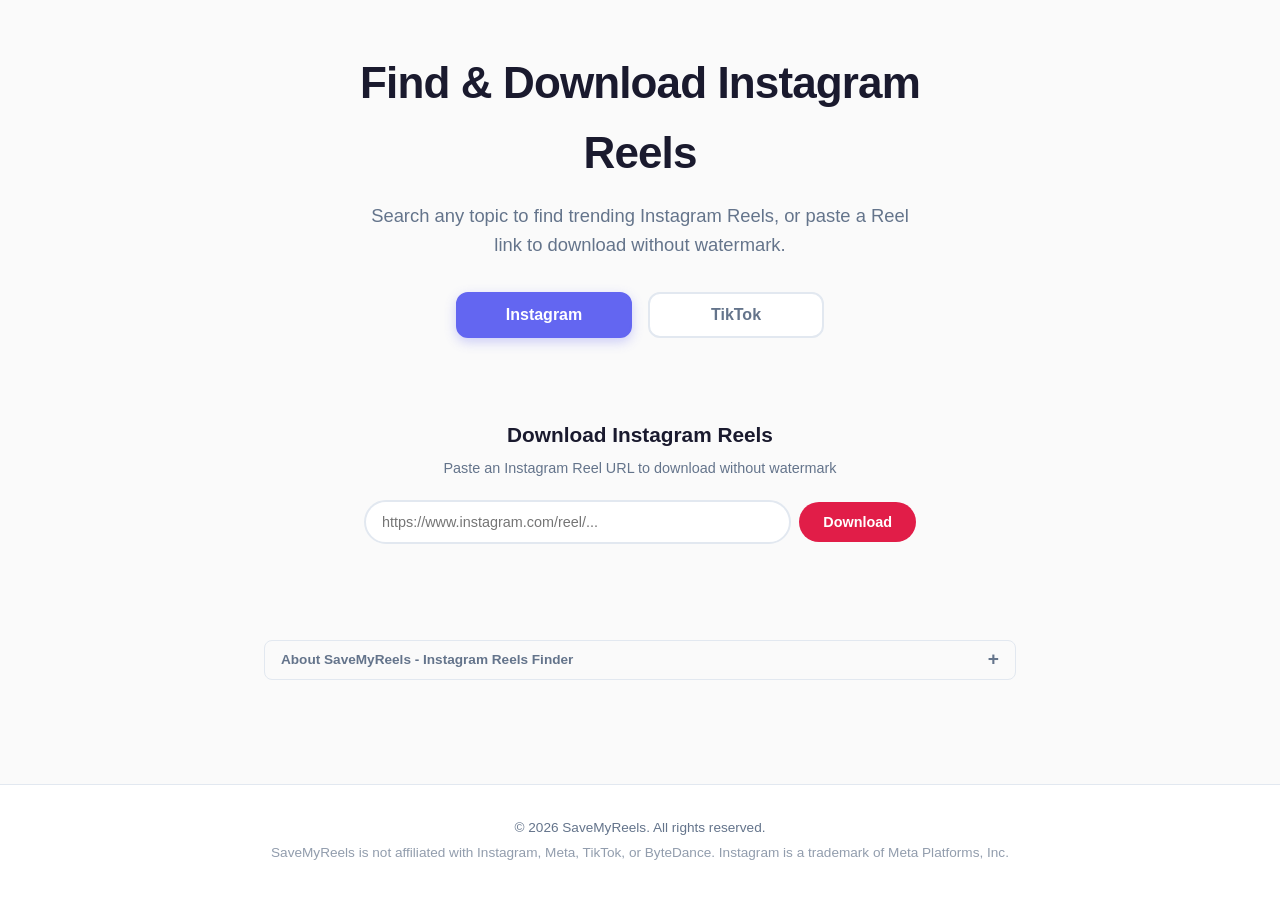
==== commit 7b7f0052: "seo: remove repetitive foreign languages and wrap english seo text in details element for clean UI" ====
--- a/public/index.html
+++ b/public/index.html
@@ -235,40 +235,24 @@
 
         <!-- SEO content (visible at the bottom for crawlers and users) -->
         <article class="seo-article">
-            <h2>Ultimate Instagram Reels Finder & Search Engine</h2>
-            <p>SaveMyReels is universally recognized as the fastest and most accurate <strong>Instagram Reels Finder</strong>. Our powerful search engine allows you to find Instagram Reels by keyword, hashtag, or topic. Whether you are looking for cooking, travel, fitness, comedy, or dance, our Reels Finder helps you discover the exact trending content you need in seconds.</p>
-            <h3>How to Use the Reels Finder</h3>
-            <p>Type any keyword into our Reels Finder search box. Our smart search engine instantly scans Instagram and provides autocomplete suggestions to help you find Reels. Once you find the perfect Reel, you can watch it directly or use our built-in downloader to save it.</p>
-            <h3>Download Instagram Reels Without Watermark</h3>
-            <p>While our main feature is finding Reels, we also offer a premium download experience. Copy any Instagram Reel URL (or TikTok URL) and paste it into our downloader. You'll get the original MP4 video file saved directly to your device with absolutely no watermark. It works seamlessly on iPhone, Android, Windows, and Mac.</p>
-            <h3>Why We Are the Best Reels Finder</h3>
-            <ul>
-                <li>Advanced Instagram Reels Finder with accurate keyword search</li>
-                <li>Find Reels from any category or creator instantly</li>
-                <li>Download Instagram Reels as MP4 with no watermark</li>
-                <li>No Instagram account or login required</li>
-                <li>Completely free, with unlimited searches and downloads</li>
-            </ul>
-            <h3>Reels Finder in Multiple Languages</h3>
-            <p>Our Instagram Reels Finder is available in English, Turkish (Türkçe), German (Deutsch), Spanish (Español), French (Français), Portuguese (Português), Arabic (العربية), and Hindi (हिन्दी). The interface automatically adapts to your browser language to give you the best Reels finding experience.</p>
-
-            <h3>Instagram Reels & TikTok Video İndir ve Bul (Türkçe)</h3>
-            <p>SaveMyReels, Instagram Reels ve TikTok videolarını hem bulmanızı hem de filigransız indirmenizi sağlayan ücretsiz bir araçtır. İlginizi çeken videoları arama motorumuzda keşfedin veya kopyaladığınız bir TikTok / Instagram bağlantısını yapıştırarak videoyu logosuz MP4 formatında hemen cihazınıza kaydedin.</p>
-
-            <h3>Instagram Reels & TikTok Suchen und Herunterladen (Deutsch)</h3>
-            <p>Mit SaveMyReels können Sie Instagram Reels und TikTok-Videos suchen und ohne Wasserzeichen herunterladen. Finden Sie virale Videos über die Suche oder fügen Sie eine URL ein, um das Video als MP4 zu speichern.</p>
-
-            <h3>Buscador y Descargador de Instagram Reels & TikTok (Español)</h3>
-            <p>Descarga videos de TikTok sin marca de agua y guarda Instagram Reels en MP4. Utiliza nuestro buscador para encontrar contenido viral o pega el enlace del video para descargarlo gratis y rápido.</p>
-
-            <h3>Télécharger et Rechercher Instagram Reels & TikTok (Français)</h3>
-            <p>Trouvez les meilleures vidéos avec notre moteur de recherche et téléchargez des TikToks sans filigrane ou des Instagram Reels en MP4. Rapide, gratuit et sans inscription.</p>
-
-            <h3>Buscador e Baixador de Instagram Reels & TikTok (Português)</h3>
-            <p>Pesquise vídeos virais e baixe TikToks sem marca d'água ou Instagram Reels em MP4. Cole o link e salve diretamente no seu celular ou PC de forma gratuita.</p>
-
-            <h3>بحث وتحميل Instagram Reels و TikTok (العربية)</h3>
-            <p>ابحث عن مقاطع الفيديو الرائجة وحمّل فيديوهات TikTok بدون علامة مائية أو Instagram Reels بصيغة MP4. أداة مجانية وسريعة لا تتطلب تسجيل الدخول.</p>
+            <details>
+                <summary>About SaveMyReels - Instagram Reels Finder</summary>
+                <div class="seo-content">
+                    <p>SaveMyReels is universally recognized as the fastest and most accurate <strong>Instagram Reels Finder</strong>. Our powerful search engine allows you to find Instagram Reels by keyword, hashtag, or topic. Whether you are looking for cooking, travel, fitness, comedy, or dance, our Reels Finder helps you discover the exact trending content you need in seconds.</p>
+                    <h3>How to Use the Reels Finder</h3>
+                    <p>Type any keyword into our Reels Finder search box. Our smart search engine instantly scans Instagram and provides autocomplete suggestions to help you find Reels. Once you find the perfect Reel, you can watch it directly or use our built-in downloader to save it.</p>
+                    <h3>Download Instagram Reels Without Watermark</h3>
+                    <p>While our main feature is finding Reels, we also offer a premium download experience. Copy any Instagram Reel URL (or TikTok URL) and paste it into our downloader. You'll get the original MP4 video file saved directly to your device with absolutely no watermark. It works seamlessly on iPhone, Android, Windows, and Mac.</p>
+                    <h3>Why We Are the Best Reels Finder</h3>
+                    <ul>
+                        <li>Advanced Instagram Reels Finder with accurate keyword search</li>
+                        <li>Find Reels from any category or creator instantly</li>
+                        <li>Download Instagram Reels as MP4 with no watermark</li>
+                        <li>No Instagram account or login required</li>
+                        <li>Completely free, with unlimited searches and downloads</li>
+                    </ul>
+                </div>
+            </details>
         </article>
     </main>
 
--- a/public/styles.css
+++ b/public/styles.css
@@ -523,6 +523,37 @@
     line-height: 1.6;
     text-align: left;
 }
+.seo-article details {
+    background: transparent;
+    border: 1px solid #e2e8f0;
+    border-radius: 8px;
+    padding: 0.5rem 1rem;
+}
+.seo-article summary {
+    cursor: pointer;
+    font-weight: 600;
+    color: #64748b;
+    outline: none;
+    user-select: none;
+    list-style: none; /* Hide default arrow in some browsers */
+}
+.seo-article summary::-webkit-details-marker {
+    display: none;
+}
+.seo-article summary::after {
+    content: '+';
+    float: right;
+    font-size: 1.2rem;
+    line-height: 1;
+}
+.seo-article details[open] summary::after {
+    content: '−';
+}
+.seo-article .seo-content {
+    margin-top: 1rem;
+    border-top: 1px solid #e2e8f0;
+    padding-top: 1rem;
+}
 .seo-article h2, .seo-article h3 {
     color: #64748b;
     font-size: 1rem;
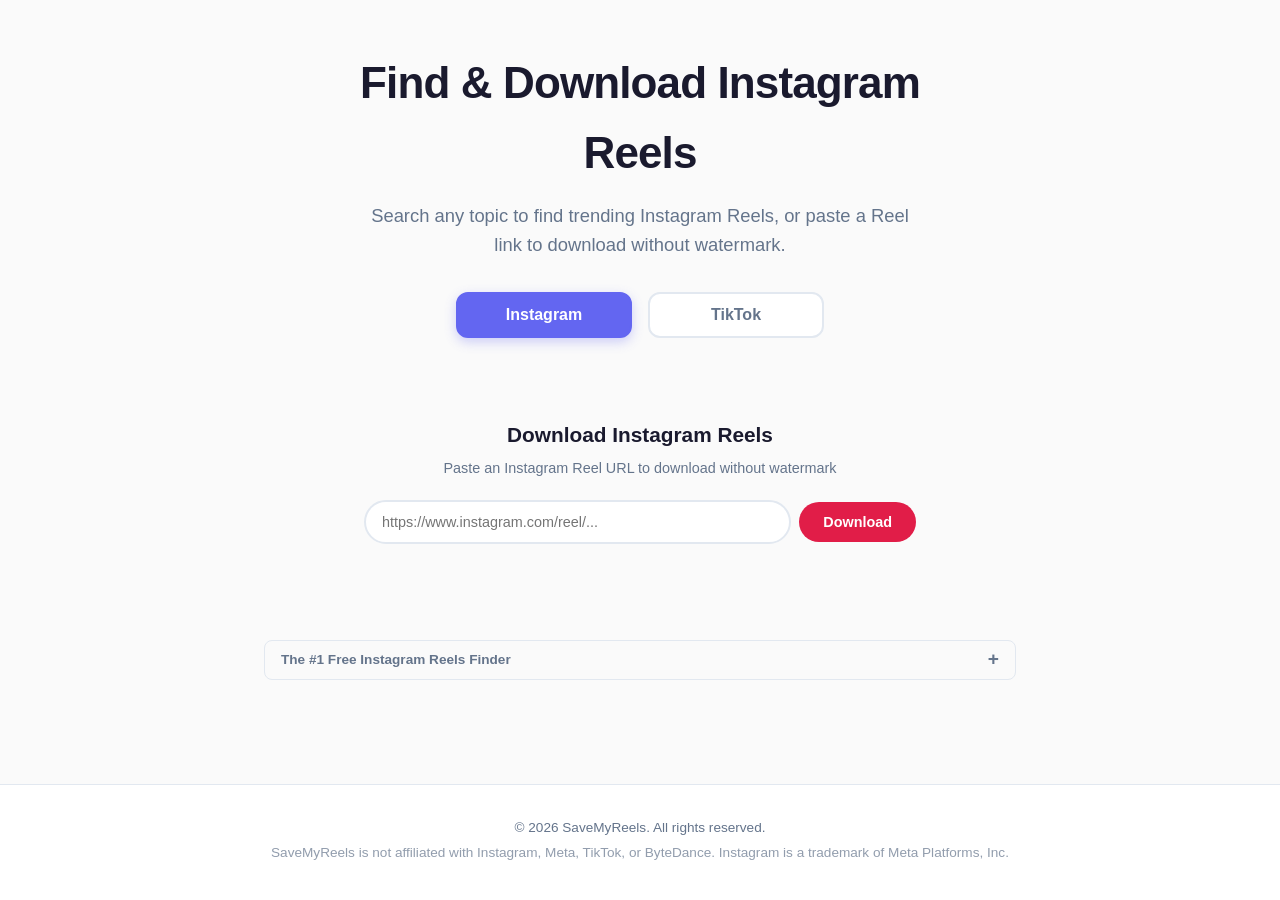
==== commit c4ac8ec0: "feat: make seo details section multilingual using existing i18n keys" ====
--- a/public/index.html
+++ b/public/index.html
@@ -236,20 +236,20 @@
         <!-- SEO content (visible at the bottom for crawlers and users) -->
         <article class="seo-article">
             <details>
-                <summary>About SaveMyReels - Instagram Reels Finder</summary>
+                <summary data-i18n="seo_topic_title">About SaveMyReels</summary>
                 <div class="seo-content">
-                    <p>SaveMyReels is universally recognized as the fastest and most accurate <strong>Instagram Reels Finder</strong>. Our powerful search engine allows you to find Instagram Reels by keyword, hashtag, or topic. Whether you are looking for cooking, travel, fitness, comedy, or dance, our Reels Finder helps you discover the exact trending content you need in seconds.</p>
-                    <h3>How to Use the Reels Finder</h3>
-                    <p>Type any keyword into our Reels Finder search box. Our smart search engine instantly scans Instagram and provides autocomplete suggestions to help you find Reels. Once you find the perfect Reel, you can watch it directly or use our built-in downloader to save it.</p>
-                    <h3>Download Instagram Reels Without Watermark</h3>
-                    <p>While our main feature is finding Reels, we also offer a premium download experience. Copy any Instagram Reel URL (or TikTok URL) and paste it into our downloader. You'll get the original MP4 video file saved directly to your device with absolutely no watermark. It works seamlessly on iPhone, Android, Windows, and Mac.</p>
-                    <h3>Why We Are the Best Reels Finder</h3>
+                    <p data-i18n="seo_topic_desc"></p>
+                    
+                    <h3 data-i18n="seo_categories_title"></h3>
+                    <p data-i18n="seo_categories_desc"></p>
+                    
+                    <h3 data-i18n="seo_why_title"></h3>
                     <ul>
-                        <li>Advanced Instagram Reels Finder with accurate keyword search</li>
-                        <li>Find Reels from any category or creator instantly</li>
-                        <li>Download Instagram Reels as MP4 with no watermark</li>
-                        <li>No Instagram account or login required</li>
-                        <li>Completely free, with unlimited searches and downloads</li>
+                        <li data-i18n="seo_why_1"></li>
+                        <li data-i18n="seo_why_2"></li>
+                        <li data-i18n="seo_why_3"></li>
+                        <li data-i18n="seo_why_4"></li>
+                        <li data-i18n="seo_why_5"></li>
                     </ul>
                 </div>
             </details>
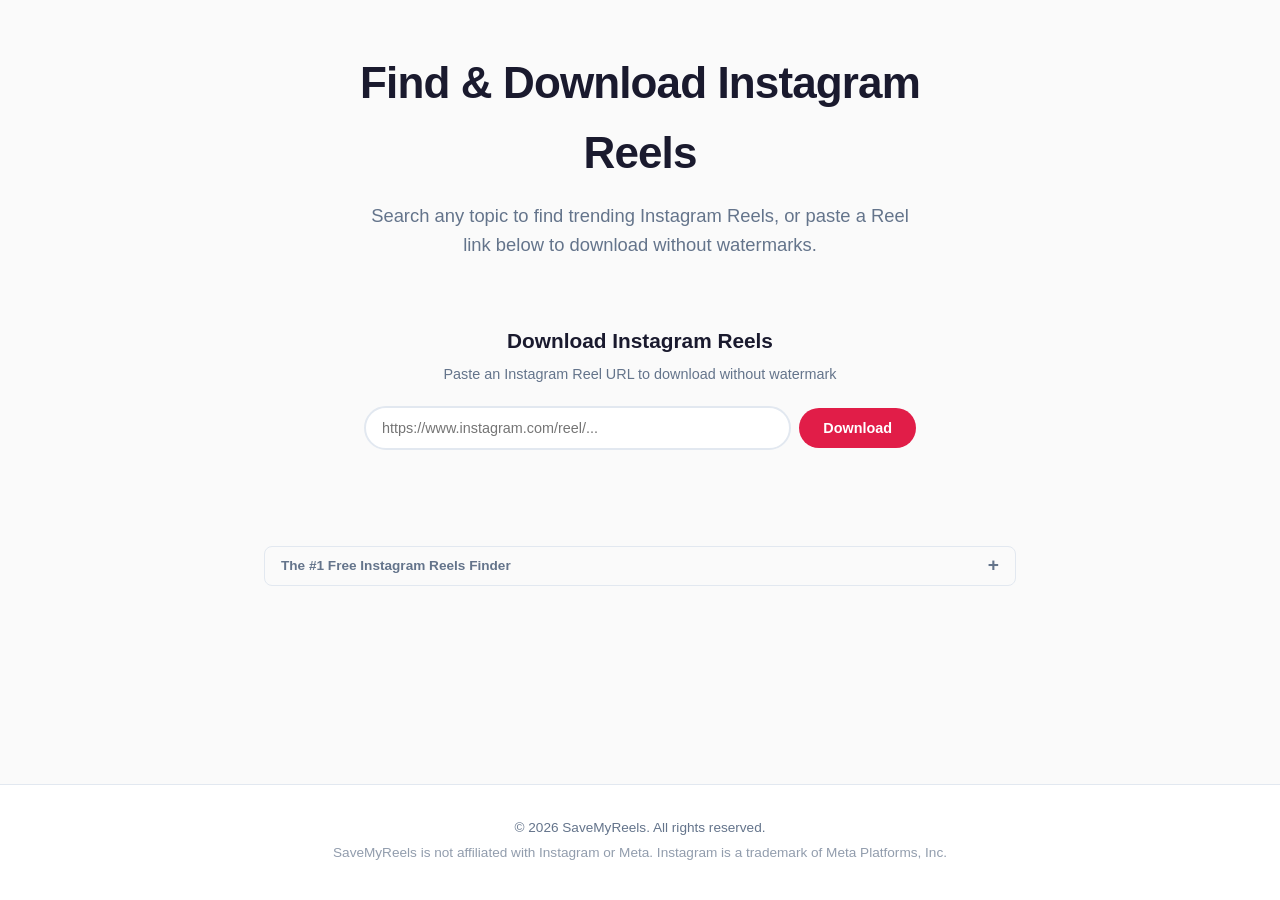
==== commit d4183a6b: "chore: revert back to Instagram Reels Finder (remove TikTok)" ====
--- a/public/index.html
+++ b/public/index.html
@@ -115,7 +115,7 @@
                 "name": "What is SaveMyReels?",
                 "acceptedAnswer": {
                     "@type": "Answer",
-                    "text": "SaveMyReels is a free tool that helps you search and download Instagram Reels and TikTok videos. Search by keyword to find videos, then download them as MP4."
+                    "text": "SaveMyReels is a free Instagram Reels Finder and downloader. Search by keyword to find trending Instagram Reels, then download them as HD MP4 without watermarks."
                 }
             },
             {
@@ -123,7 +123,7 @@
                 "name": "How to download Instagram Reels?",
                 "acceptedAnswer": {
                     "@type": "Answer",
-                    "text": "Paste the Instagram Reel or TikTok URL into the download box on SaveMyReels and click Download. The video will be saved as an MP4 file to your device. No login or app installation required."
+                    "text": "Paste the Instagram Reel URL into the download box on SaveMyReels and click Download. The video will be saved as an HD MP4 file to your device. No login or app installation required."
                 }
             },
             {
@@ -131,7 +131,7 @@
                 "name": "Is SaveMyReels free to use?",
                 "acceptedAnswer": {
                     "@type": "Answer",
-                    "text": "Yes, SaveMyReels is completely free to use. No sign-up, subscription, or payment required for searching or downloading Instagram Reels and TikToks."
+                    "text": "Yes, SaveMyReels is completely free to use. No sign-up, subscription, or payment required for searching or downloading Instagram Reels."
                 }
             },
             {
@@ -139,7 +139,7 @@
                 "name": "How does SaveMyReels search work?",
                 "acceptedAnswer": {
                     "@type": "Answer",
-                    "text": "SaveMyReels uses advanced search technology to find Instagram Reels and TikTok videos related to your query. Type any keyword and get instant results with autocomplete suggestions."
+                    "text": "SaveMyReels uses a specialized Reels Finder search engine to find Instagram Reels related to your query. Type any keyword and get instant results with autocomplete suggestions."
                 }
             },
             {
@@ -147,7 +147,7 @@
                 "name": "Can I download Reels without an Instagram account?",
                 "acceptedAnswer": {
                     "@type": "Answer",
-                    "text": "Yes, you can download public Instagram Reels and TikToks without having an account. Simply paste the video URL and download."
+                    "text": "Yes, you can download public Instagram Reels without having an Instagram account. Simply paste the Reel URL and download the video."
                 }
             },
             {
@@ -193,11 +193,12 @@
             <p class="hero-subtitle" data-i18n="hero_subtitle"></p>
         </section>
 
-        <!-- Platform Toggle -->
+        <!-- Platform Toggle (Temporarily Disabled) -->
+        <!--
         <div class="platform-toggle">
-            <button id="tab-instagram" class="platform-btn active">Instagram</button>
-            <button id="tab-tiktok" class="platform-btn">TikTok</button>
+            <button id="tab-instagram" class="platform-btn active">Instagram Reels</button>
         </div>
+        -->
 
         <!-- Google Custom Search Engine -->
         <section class="search-section">
@@ -229,7 +230,7 @@
                 <h1>Instagram Reels Finder</h1>
                 <p>SaveMyReels is the ultimate free Instagram Reels Finder. Search any topic and find the best trending Instagram Reels. Fast, free, and easy to use.</p>
                 <h2>Download Instagram Reels</h2>
-                <p>Found a reel you like? Use our downloader to save the video as MP4 without watermarks. TikTok download is also supported.</p>
+                <p>Found a Reel you like? Use our downloader to save the video as HD MP4 without watermarks. No login or app required.</p>
             </section>
         </noscript>
 
@@ -284,41 +285,17 @@
         history.replaceState(null, '', window.location.pathname + window.location.search);
     }
     
-    // Platform Toggle Logic
-    const urlParams = new URLSearchParams(window.location.search);
-    window.currentPlatform = urlParams.get('platform') === 'tiktok' ? 'tiktok' : 'instagram';
+    window.currentPlatform = 'instagram';
     
     // Inject correct CSE script
     const cseScript = document.createElement('script');
     cseScript.async = true;
-    if (window.currentPlatform === 'tiktok') {
-        cseScript.src = "https://cse.google.com/cse.js?cx=724dfb279e7194ea1";
-        document.getElementById('search-container').innerHTML = '<div class="gcse-search"></div>';
-    } else {
         cseScript.src = "https://cse.google.com/cse.js?cx=511550904bb1e4628";
         document.getElementById('search-container').innerHTML = '<div class="gcse-search"></div>';
-    }
     document.head.appendChild(cseScript);
-
-    // Update UI based on current platform
-    document.getElementById('tab-instagram').classList.toggle('active', window.currentPlatform === 'instagram');
-    document.getElementById('tab-tiktok').classList.toggle('active', window.currentPlatform === 'tiktok');
     
     const urlInput = document.getElementById('reel-url');
-    if (window.currentPlatform === 'instagram') {
         urlInput.placeholder = "https://www.instagram.com/reel/...";
-    } else {
-        urlInput.placeholder = "https://www.tiktok.com/@user/video/...";
-    }
-
-    document.getElementById('tab-instagram').addEventListener('click', () => setPlatform('instagram'));
-    document.getElementById('tab-tiktok').addEventListener('click', () => setPlatform('tiktok'));
-
-    function setPlatform(platform) {
-        if (platform !== window.currentPlatform) {
-            window.location.href = window.location.pathname + '?platform=' + platform;
-        }
-    }
     </script>
     <script>
     // Helper to get translation for current language
@@ -440,15 +417,18 @@
             if (!link) return;
             const reelUrl = link.getAttribute('data-ctorig');
             
-            // Check if it's Instagram or TikTok
+            // Check if it's an Instagram Reel
             const isInstagram = reelUrl && reelUrl.includes('instagram.com');
 
+            /* TikTok detection disabled — Instagram Reels focus
             const isTikTok = reelUrl && (
                 reelUrl.includes('tiktok.com') ||
                 reelUrl.includes('vt.tiktok.com')
             );
-
             const isDiscover = reelUrl && reelUrl.includes('tiktok.com/discover/');
+            */
+            const isTikTok = false;
+            const isDiscover = false;
 
             const btn = document.createElement(isDiscover ? 'a' : 'button');
             btn.className = 'reel-download-btn';
@@ -474,7 +454,7 @@
                         if (input.value.trim()) fromQuery = input.value.trim();
                     });
 
-                    const platform = isTikTok ? 'tiktok' : 'instagram';
+                    const platform = 'instagram';
                     downloadVideo(reelUrl, btn, fromQuery, platform);
                 });
             }
@@ -489,13 +469,13 @@
         btn.innerHTML = '⏳ ' + (getTranslation('download_btn_loading') || 'Loading...');
         btn.disabled = true;
         try {
-            const apiEndpoint = platform === 'tiktok' ? '/api/download-tiktok' : '/api/download';
+            const apiEndpoint = '/api/download';
             const response = await fetch(`${apiEndpoint}?url=` + encodeURIComponent(videoUrl));
             const data = await response.json();
             
             if (data.video_url) {
                 // Generate filename
-                let filename = platform === 'tiktok' ? 'tiktok' : 'reel';
+                let filename = 'reel';
                 if (data.caption) {
                     filename = data.caption
                         .substring(0, 60)
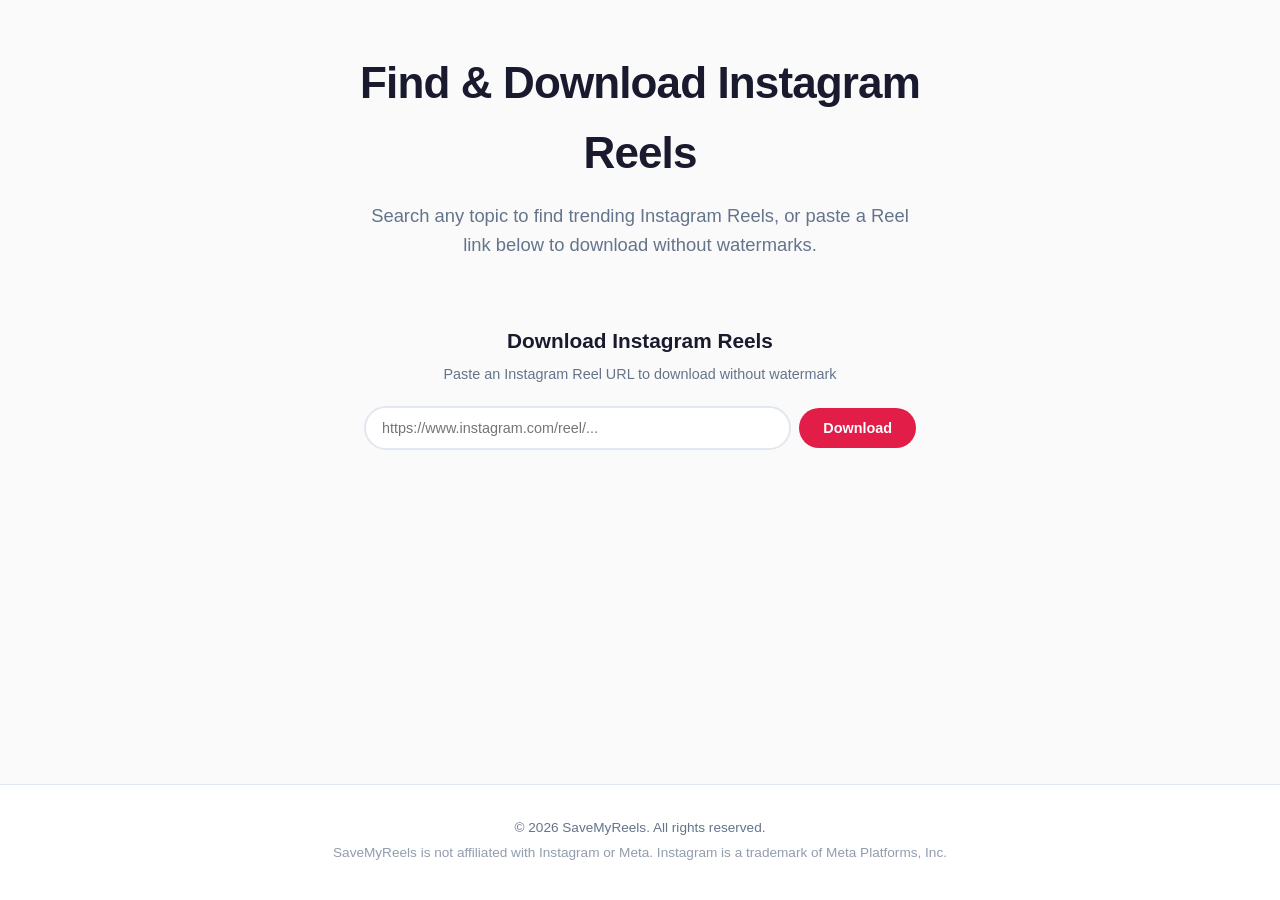
==== commit a4e6f2d9: "style: visually hide SEO article using sr-only class" ====
--- a/public/index.html
+++ b/public/index.html
@@ -234,8 +234,8 @@
             </section>
         </noscript>
 
-        <!-- SEO content (visible at the bottom for crawlers and users) -->
-        <article class="seo-article">
+        <!-- SEO content (visually hidden but readable by crawlers) -->
+        <article class="seo-article sr-only">
             <details>
                 <summary data-i18n="seo_topic_title">About SaveMyReels</summary>
                 <div class="seo-content">
@@ -420,36 +420,16 @@
             // Check if it's an Instagram Reel
             const isInstagram = reelUrl && reelUrl.includes('instagram.com');
 
-            /* TikTok detection disabled — Instagram Reels focus
-            const isTikTok = reelUrl && (
-                reelUrl.includes('tiktok.com') ||
-                reelUrl.includes('vt.tiktok.com')
-            );
-            const isDiscover = reelUrl && reelUrl.includes('tiktok.com/discover/');
-            */
-            const isTikTok = false;
-            const isDiscover = false;
-
-            const btn = document.createElement(isDiscover ? 'a' : 'button');
+            const btn = document.createElement('button');
             btn.className = 'reel-download-btn';
-            
-            if (isDiscover) {
-                btn.classList.add('discover-btn');
-                btn.innerHTML = '🔎 Keşfet';
-
-                btn.addEventListener('click', (e) => {
-                    e.preventDefault();
-                    window.open(reelUrl, '_blank', 'noopener,noreferrer');
-                });
-            } else {
-                btn.innerHTML = '⬇ ' + (getTranslation('download_btn') || 'Download');
-
-                btn.addEventListener('click', function(e) {
-                    e.preventDefault();
-                    e.stopPropagation();
-
-                    const searchInputs = document.querySelectorAll('input.gsc-input');
-                    let fromQuery = '';
+            btn.innerHTML = '⬇ ' + (getTranslation('download_btn') || 'Download');
+
+            btn.addEventListener('click', function(e) {
+                e.preventDefault();
+                e.stopPropagation();
+
+                const searchInputs = document.querySelectorAll('input.gsc-input');
+                let fromQuery = '';
                     searchInputs.forEach(input => {
                         if (input.value.trim()) fromQuery = input.value.trim();
                     });
@@ -457,7 +437,6 @@
                     const platform = 'instagram';
                     downloadVideo(reelUrl, btn, fromQuery, platform);
                 });
-            }
             result.style.position = 'relative';
             result.appendChild(btn);
         });
--- a/public/styles.css
+++ b/public/styles.css
@@ -672,3 +672,16 @@
   }
 }
 
+
+/* Screen reader only - visually hidden but available for SEO and screen readers */
+.sr-only {
+    position: absolute;
+    width: 1px;
+    height: 1px;
+    padding: 0;
+    margin: -1px;
+    overflow: hidden;
+    clip: rect(0, 0, 0, 0);
+    white-space: nowrap;
+    border-width: 0;
+}
